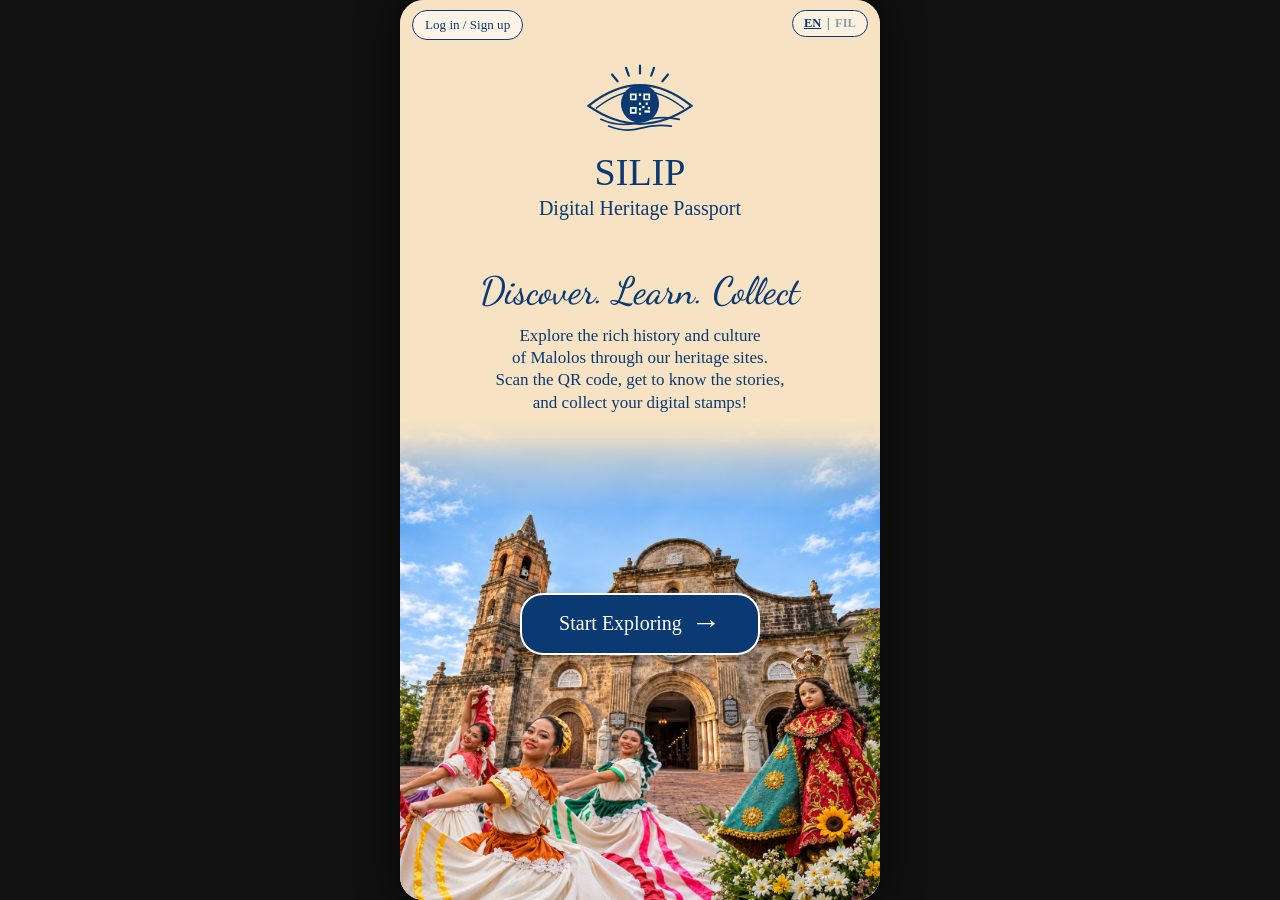
==== index.html @ 38a10897 "Add SILIP heritage passport app with email accounts and Vercel deployment" ====
<!doctype html>
<html lang="en">
<head>
<meta charset="utf-8">
<meta name="viewport" content="width=device-width, initial-scale=1, viewport-fit=cover">
<title>SILIP · Digital Heritage Passport</title>
<meta name="description" content="Explore the heritage sites of Malolos, scan QR codes and collect digital stamps.">
<meta name="theme-color" content="#0b3a73">
<link rel="manifest" href="manifest.json">
<link rel="icon" href="icons/icon.svg" type="image/svg+xml">
<link rel="apple-touch-icon" href="icons/icon-192.png">
<meta name="apple-mobile-web-app-capable" content="yes">
<meta name="mobile-web-app-capable" content="yes">
<meta name="apple-mobile-web-app-title" content="SILIP">
<meta property="og:title" content="SILIP · Digital Heritage Passport">
<meta property="og:description" content="Scan QR codes at the heritage sites of Malolos and collect digital stamps.">
<link rel="preconnect" href="https://fonts.googleapis.com">
<link rel="preconnect" href="https://fonts.gstatic.com" crossorigin>
<link href="https://fonts.googleapis.com/css2?family=Dancing+Script:wght@500;600&family=Great+Vibes&display=swap" rel="stylesheet">
<link rel="stylesheet" href="styles.css?v=12">
</head>
<body>

<svg width="0" height="0" style="position:absolute" aria-hidden="true">
  <symbol id="logo" viewBox="0 0 200 130">
    <g fill="none" stroke="currentColor" stroke-linecap="round" stroke-width="4">
      <path d="M8 72 Q100 -2 192 72 Q100 136 8 72Z"/>
      <path d="M22 76 Q100 14 178 76" stroke-width="2.5"/>
      <path d="M60 28 L50 16M80 18 L75 4M120 18 L125 4M140 28 L150 16M100 14 V0"/>
      <path d="M30 96 Q65 112 100 100 T170 96" stroke-width="3"/>
      <path d="M44 108 Q72 120 100 112 T156 108" stroke-width="3"/>
    </g>
    <circle cx="100" cy="68" r="34" fill="currentColor"/>
    <g fill="#fff">
      <path fill-rule="evenodd" d="M82 50h12v12H82zM85 53h6v6h-6zM106 50h12v12h-12zM109 53h6v6h-6zM82 74h12v12H82zM85 77h6v6h-6z"/>
      <rect x="98" y="66" width="4" height="4"/><rect x="104" y="72" width="4" height="4"/>
      <rect x="110" y="66" width="4" height="4"/><rect x="108" y="80" width="10" height="4"/>
      <rect x="98" y="76" width="4" height="4"/><rect x="98" y="84" width="4" height="4"/>
      <rect x="114" y="74" width="4" height="4"/><rect x="98" y="50" width="4" height="4"/>
    </g>
  </symbol>
</svg>

<main id="app">
  <button type="button" class="account-entry" id="accountBtn">Log in / Sign up</button>
  <button class="lang" id="langBtn" aria-label="Change language / Palitan ang wika"><b id="langEN">EN</b><span>|</span><b id="langFIL">FIL</b></button>

  <!-- 1. HOME -->
  <section class="screen" id="home" data-screen="home">
    <div class="home-top">
      <svg class="logo big"><use href="#logo"/></svg>
      <h1 class="brand">SILIP</h1>
      <p class="brand-sub">Digital Heritage Passport</p>
      <p class="script tagline" data-i18n="tagline"></p>
      <p class="lead" data-i18n="lead"></p>
    </div>
    <div class="hero" id="heroHome">
      <img class="hero-photo" src="assets/heritage-collage.png" alt="Photo collage of Barasoain Church, Malolos folk dancers, and a crowned religious statue" fetchpriority="high" decoding="async">
      <div class="hero-fade" aria-hidden="true"></div>
      <div class="cta-wrap">
        <button class="btn btn-outline" data-go="stamps"><span data-i18n="start"></span> <span class="arrow">→</span></button>
        <button class="btn-link" id="installBtn" hidden data-i18n="install"></button>
      </div>
    </div>
  </section>

  <!-- 2. STAMP COLLECTED -->
  <section class="screen" id="collected" data-screen="collected" hidden>
    <div class="confetti" id="confetti" aria-hidden="true"></div>
    <header class="center-head">
      <svg class="logo"><use href="#logo"/></svg>
      <h1 class="brand sm">SILIP</h1>
      <p class="brand-sub sm">Digital Heritage Passport</p>
    </header>
    <div class="collected-body">
      <h2 class="serif-title" id="colTitle"></h2>
      <p class="lead" id="colText"></p>
      <div class="stamp-big" id="colStamp"></div>
      <p class="story" id="colStory"></p>
      <button class="btn-link" id="saveStamp" data-i18n="saveStamp"></button>
    </div>
    <div class="foot">
      <button class="btn btn-solid" data-go="passport"><span data-i18n="viewPassport"></span> <span class="arrow">→</span></button>
    </div>
  </section>

  <!-- 3. PASSPORT -->
  <section class="screen" id="passport" data-screen="passport" hidden>
    <header class="bar">
      <svg class="logo small"><use href="#logo"/></svg>
      <div><div class="brand xs">SILIP</div><div class="brand-sub xs">Digital Heritage Passport</div></div>
    </header>
    <div class="pp-wrap">
      <h2 class="pp-title" data-i18n="ppTitle"></h2>
      <p class="pp-sub" data-i18n="ppSub"></p>
      <div class="passport-access is-locked" id="passportAccess">
      <div id="passportContent" inert aria-hidden="true">
      <div class="rank"><div class="rank-top"><b class="rank-name"></b><span class="rank-count"></span></div><div class="rank-track"><i class="rank-fill"></i></div></div>

      <div class="passport">
        <div class="pp-page top">
          <label class="photo" id="photoBox">
            <input type="file" accept="image/*" id="photoInput" hidden>
            <svg viewBox="0 0 100 110" id="photoDefault"><rect width="100" height="110" fill="#d8d9da"/><circle cx="50" cy="42" r="22" fill="#0b3a73"/><path d="M6 110 q0-38 44-38 q44 0 44 38z" fill="#0b3a73"/></svg>
            <img id="photoImg" alt="" hidden>
          </label>
          <div class="pp-fields">
            <input class="f-name" id="fName" maxlength="40" autocomplete="name" aria-label="Name">
            <div class="f-row"><b data-i18n="age"></b><input id="fAge" inputmode="numeric" maxlength="3" aria-label="Age"></div>
            <div class="f-row small"><b data-i18n="issued"></b><span id="fIssued"></span></div>
          </div>
          <div class="seal" id="seal" hidden><svg viewBox="0 0 100 100"><circle cx="50" cy="50" r="46" fill="#e6a817" stroke="#b9800b" stroke-width="3"/><circle cx="50" cy="50" r="38" fill="none" stroke="#fff" stroke-width="1.5" stroke-dasharray="3 3"/><text x="50" y="46" text-anchor="middle" font-size="26" fill="#fff">★</text><text x="50" y="64" text-anchor="middle" font-size="11" font-weight="700" fill="#fff" font-family="Georgia,serif">COMPLETE</text></svg></div>
          <pre class="mrz" id="mrz"></pre>
        </div>
        <div class="pp-page bottom">
          <div class="pp-stamps" id="ppStamps"></div>
        </div>
      </div>
      <button class="btn-link" id="savePassport" data-i18n="savePassport"></button>
      <p class="sync" id="syncStatus" hidden></p>
      <button class="btn-link sync-btn" id="syncBtn" data-i18n="syncBtn" hidden></button>
      </div>
      <div class="passport-lock" id="passportLock">
        <div class="passport-lock-card">
          <svg class="passport-lock-icon" viewBox="0 0 64 72" aria-hidden="true"><path d="M16 30V20a16 16 0 0 1 32 0v10" fill="none" stroke="currentColor" stroke-width="6"/><rect x="7" y="29" width="50" height="39" rx="9" fill="currentColor"/><circle cx="32" cy="45" r="5" fill="#fdf4e6"/><path d="M32 47v9" stroke="#fdf4e6" stroke-width="5" stroke-linecap="round"/></svg>
          <h3 data-i18n="passportLocked">Unlock your heritage passport</h3>
          <p data-i18n="passportUnlockText">Create an account to fully unlock your passport and sync your name and collected stamps.</p>
          <button type="button" class="btn passport-unlock" id="passportCreate" data-i18n="passportCreate">Create an account to unlock</button>
          <button type="button" class="btn-link" id="passportLogin" data-i18n="passportLogin">Already have an account? Log in</button>
        </div>
      </div>
      </div>
    </div>
    <div class="foot">
      <button class="btn btn-solid" data-go="stamps"><span data-i18n="viewStamps"></span> <span class="arrow">→</span></button>
    </div>
  </section>

  <!-- 4. STAMPS TO BE COLLECTED -->
  <section class="screen" id="stamps" data-screen="stamps" hidden>
    <header class="bar">
      <svg class="logo small"><use href="#logo"/></svg>
      <div><div class="brand xs">SILIP</div><div class="brand-sub xs">Digital Heritage Passport</div></div>
    </header>
    <div class="stamps-body">
      <h2 class="section-title"><span data-i18n="stampsTitle" class="st"></span> <span id="progress"></span></h2>
      <div class="rank"><div class="rank-top"><b class="rank-name"></b><span class="rank-count"></span></div><div class="rank-track"><i class="rank-fill"></i></div></div>
      <div class="stamp-wrap"><div class="stamp-sheet"><div class="stamp-grid" id="stampGrid"></div></div></div>
      <p class="caption" data-i18n="caption"></p>
      <p class="stamp-help" data-i18n="stampHelp"></p>
      <button class="btn btn-scan" id="scanBtn">📷 <span data-i18n="scan"></span></button>
      <button class="btn-link" data-go="passport" data-i18n="viewPassportLink"></button>
    </div>
    <div class="foot">
      <button class="btn btn-solid" data-go="thanks"><span data-i18n="next"></span> <span class="arrow">→</span></button>
    </div>
  </section>

  <!-- 5. THANK YOU -->
  <section class="screen" id="thanks" data-screen="thanks" hidden>
    <div class="thanks-bg" id="thanksBg"></div>
    <div class="thanks-inner">
      <svg class="logo big light"><use href="#logo"/></svg>
      <h1 class="brand light">SILIP</h1>
      <p class="brand-sub light">Digital Heritage Passport</p>
      <p class="script thank" data-i18n="thank"></p>
      <p class="thanks-text" data-i18n="thanksText"></p>
      <button class="btn btn-solid outlined" data-go="home"><span data-i18n="again"></span> <span class="arrow">→</span></button>
      <p class="mini" data-i18n="mini"></p>
      <button class="btn-link reset" id="resetBtn" data-i18n="reset"></button>
    </div>
  </section>
</main>

<dialog id="accountDialog" aria-labelledby="accountTitle">
  <button type="button" class="account-close" id="accountClose" aria-label="Close account">×</button>
  <h2 id="accountTitle">Your SILIP account</h2>
  <p class="account-intro">Keep your profile and heritage passport with you.</p>
  <p id="accountUnavailable" class="account-notice" hidden>Email sign-in is not connected yet. You can continue exploring as a guest.</p>
  <div id="accountAuth">
    <div class="account-tabs" role="group" aria-label="Account options">
      <button type="button" id="accountLoginTab" aria-pressed="true">Log in</button>
      <button type="button" id="accountCreateTab" aria-pressed="false">Create account</button>
    </div>
    <form id="accountEmailForm">
      <fieldset id="accountIdentityFields" class="account-fields" hidden>
        <label for="accountName">Full name</label>
        <input id="accountName" autocomplete="name" maxlength="100">
        <label for="accountAge">Age <span>(optional)</span></label>
        <input id="accountAge" type="number" min="1" max="120" inputmode="numeric">
      </fieldset>
      <label for="accountEmail">Email address (Gmail)</label>
      <input id="accountEmail" type="email" autocomplete="email" inputmode="email" placeholder="yourname@gmail.com" maxlength="254" required>
      <p class="account-help">Use your Gmail address or another email address you can access.</p>
      <p class="account-help" id="accountPrivacy" hidden>After verification, your name, age, passport photo, and stamps will be saved to your account. Your email address is used for sign-in.</p>
      <button class="btn account-primary" id="accountSend" type="submit">Send email code</button>
      <p class="account-help">No password needed. We’ll text you a one-time verification code.</p>
    </form>
    <form id="accountCodeForm" hidden>
      <p id="accountCodeSent"></p>
      <label for="accountCode">Verification code</label>
      <input id="accountCode" type="text" inputmode="numeric" autocomplete="one-time-code" pattern="[0-9]{6,10}" minlength="6" maxlength="10" required>
      <button class="btn account-primary" id="accountVerify" type="submit">Verify and continue</button>
      <div class="account-code-actions">
        <button class="btn-link" id="accountResend" type="button">Resend code</button>
        <button class="btn-link" id="accountChangeEmail" type="button">Change email</button>
      </div>
    </form>
  </div>
  <form id="accountProfileForm" hidden>
    <p class="account-verified" id="accountVerified"></p>
    <label for="profileName">Full name</label>
    <input id="profileName" autocomplete="name" maxlength="100" required>
    <label for="profileAge">Age <span>(optional)</span></label>
    <input id="profileAge" type="number" min="1" max="120" inputmode="numeric">
    <p class="account-help">You can change your passport photo in My Heritage Passport.</p>
    <button class="btn account-primary" id="accountSaveProfile" type="submit">Save details</button>
    <button class="btn-link" id="accountSignOut" type="button">Log out</button>
  </form>
  <p id="accountMessage" role="status" aria-live="polite"></p>
</dialog>

<dialog id="siteDialog">
  <form method="dialog">
    <div class="dlg-stamp" id="dlgStamp"></div>
    <h3 id="dlgTitle"></h3>
    <p id="dlgStory"></p>
    <p class="dlg-hint" id="dlgHint"></p>
    <div class="site-location">
      <h4 id="dlgLocationLabel"></h4>
      <p id="dlgLocation"></p>
      <iframe id="dlgMapFrame" class="site-map" title="Heritage site location" loading="lazy" referrerpolicy="no-referrer-when-downgrade" allowfullscreen></iframe>
    </div>
    <a class="dlg-map" id="dlgMap" target="_blank" rel="noopener"></a>
    <a class="dlg-map" id="dlgDirections" target="_blank" rel="noopener"></a>
    <div class="dlg-actions">
      <button class="btn btn-solid sm" id="dlgDemo" value="demo" hidden></button>
      <button class="btn btn-ghost sm" value="close" id="dlgClose"></button>
    </div>
  </form>
</dialog>

<dialog id="syncDialog">
  <form method="dialog" onsubmit="return false">
    <h3 data-i18n="syncTitle"></h3>
    <p data-i18n="syncText"></p>
    <input id="syncEmail" type="email" inputmode="email" autocomplete="email" placeholder="you@example.com" aria-label="Email">
    <p class="dlg-hint" id="syncMsg" role="status"></p>
    <div class="dlg-actions">
      <button type="button" class="btn btn-solid sm" id="syncSave" data-i18n="syncSave"></button>
      <button type="button" class="btn btn-ghost sm" id="syncRestore" data-i18n="syncRestore"></button>
      <button type="button" class="btn-link" id="syncClose" data-i18n="close"></button>
    </div>
  </form>
</dialog>

<div id="scanner" hidden>
  <video id="scanVideo" playsinline muted></video>
  <div class="scan-frame"><i class="scan-line"></i></div>
  <p id="scanMsg"></p>
  <button class="btn btn-ghost" id="scanClose"></button>
</div>
<canvas id="scanCanvas" hidden></canvas>

<div id="toast" role="status" aria-live="polite"></div>

<script src="config.js?v=12"></script>
<script src="vendor/supabase.js"></script>
<script src="cloud.js?v=12"></script>
<script src="vendor/jsQR.js"></script>
<script src="app.js?v=12"></script>
<script src="account.js?v=12"></script>
</body>
</html>
---- styles.css ----
:root{
  --navy:#0b3a73; --navy-2:#1c3f8f; --sand:#f7e3c4; --cream:#fdf4e6; --ink:#12305a;
  --serif:"Times New Roman",Times,"Liberation Serif",serif;
}
*{box-sizing:border-box;-webkit-tap-highlight-color:transparent}
html,body{margin:0;height:100%;background:#111;color:var(--navy);font-family:var(--serif)}
body{display:flex;justify-content:center}
button{font-family:inherit;cursor:pointer}
[hidden]{display:none!important}

#app{position:relative;width:100%;max-width:480px;height:100dvh;background:var(--sand);overflow:hidden;box-shadow:0 0 40px #000a}
.screen{position:absolute;inset:0;display:flex;flex-direction:column;overflow-y:auto;overflow-x:hidden;animation:fade .35s ease;padding-bottom:env(safe-area-inset-bottom)}
@keyframes fade{from{opacity:0;transform:translateY(8px)}to{opacity:1;transform:none}}

/* brand */
.logo{width:150px;height:98px;color:var(--navy);display:block}
.logo.big{width:170px;height:111px}
.logo.small{width:74px;height:48px}
.logo.light{color:#fff}
.brand{margin:0;font-size:2.4rem;font-weight:400;letter-spacing:.04em;line-height:1}
.brand.sm{font-size:1.9rem}.brand.xs{font-size:1.6rem;letter-spacing:.03em}
.brand-sub{margin:.1rem 0 0;font-size:1.15rem}
.brand-sub.sm{font-size:.95rem}.brand-sub.xs{font-size:.95rem}
.brand.light,.brand-sub.light{color:#fff}
.lead{font-size:1.02rem;line-height:1.55;margin:.4rem 1.5rem}
.script{font-family:"Dancing Script","Brush Script MT",cursive;font-weight:600}
.arrow{margin-left:.3rem}

/* buttons */
.btn{border:0;border-radius:18px;font-size:1.2rem;padding:.95rem 2.1rem;color:#fff;background:var(--navy)}
.btn:active{transform:scale(.97)}
.btn-solid{box-shadow:0 18px 30px -6px rgba(11,58,115,.45)}
.btn-solid.outlined,.btn-outline{border:2px solid #fff;border-radius:22px}
.btn-outline{background:var(--navy);padding:1.05rem 2.4rem;font-size:1.25rem}
.btn-scan{background:transparent;color:var(--navy);border:2px solid var(--navy);font-size:1rem;padding:.7rem 1.4rem;border-radius:999px}
.btn-ghost{background:transparent;color:var(--navy);border:2px solid var(--navy)}
.btn.sm{font-size:.95rem;padding:.6rem 1.1rem;border-radius:12px}
.btn-link{background:none;border:0;color:inherit;font-style:italic;font-size:.85rem;text-decoration:underline;font-weight:700;padding:.4rem}
.foot{margin-top:auto;padding:1.2rem 0 2.2rem;display:flex;justify-content:center;flex-shrink:0}

/* HOME */
#home{background:var(--sand);isolation:isolate}
.home-top{position:relative;z-index:1;text-align:center;padding:clamp(24px,3.5dvh,32px) 16px 0;display:flex;flex-direction:column;align-items:center;flex-shrink:0;pointer-events:none}
.home-top .logo.big{width:112px;height:100px}
.home-top .brand{font-size:38px;letter-spacing:0;line-height:1.1}
.home-top .brand-sub{font-size:20px;margin:2px 0 0;line-height:1.2}
.tagline{font-size:clamp(29px,7.8vw,38px);line-height:1.25;margin:48px 0 10px;color:var(--navy);font-weight:500}
.home-top .lead{font-size:17px;line-height:1.3;margin:0;max-width:100%;text-wrap:pretty}
html[lang="fil"] .tagline{font-size:clamp(24px,6.6vw,32px);margin-top:38px}
.hero{position:relative;flex:0 0 auto;width:100%;margin-top:auto;background:var(--sand);z-index:0}
.hero-photo{display:block;width:100%;height:auto}
.hero-fade{position:absolute;inset:-1px 0 auto;height:90px;background:linear-gradient(var(--sand) 0%,#f7e3c4e6 20%,#f7e3c470 55%,transparent 100%);pointer-events:none}
.cta-wrap{position:absolute;z-index:2;left:16px;right:16px;top:36%;display:flex;flex-direction:column;align-items:center;gap:.5rem}
.cta-wrap .btn-outline{min-width:240px;min-height:62px;padding:14px 28px;border-radius:23px;box-shadow:0 5px 12px #0004;font-size:20px}
.cta-wrap .arrow{display:inline-block;font-size:30px;line-height:0;vertical-align:-2px;margin-left:4px}
#installBtn{color:#fff;text-shadow:0 1px 4px #0008;font-style:normal}
@media (max-height:700px){
  .home-top{padding-top:20px}
  .home-top .logo.big{width:98px;height:82px}
  .home-top .brand{font-size:34px}
  .home-top .brand-sub{font-size:18px}
  .tagline{margin-top:28px;margin-bottom:8px;font-size:30px}
  .home-top .lead{font-size:15px}
  html[lang="fil"] .tagline{font-size:26px;margin-top:24px}
}
@media (max-width:360px){
  .home-top .lead{font-size:14px}
  html[lang="fil"] .tagline{font-size:24px}
}
@media (max-height:540px){
  #home{display:block}
  .home-top{min-height:290px}
  .hero{margin-top:0}
}

/* header bar */
.bar{display:flex;align-items:center;gap:.9rem;padding:1rem 1.2rem;background:var(--cream);flex-shrink:0}
.center-head{display:flex;flex-direction:column;align-items:center;padding:1.4rem 0 .2rem;flex-shrink:0}
.center-head .logo{width:110px;height:72px}

/* COLLECTED */
.collected-body{text-align:center;padding:1.4rem 1rem 0;display:flex;flex-direction:column;align-items:center;position:relative;z-index:1}
.serif-title{font-size:2.1rem;font-weight:400;margin:.8rem 0 .5rem}
.stamp-big{width:min(86%,360px);margin:1.2rem 0 .6rem;animation:stampin .7s cubic-bezier(.2,1.4,.4,1)}
@keyframes stampin{from{transform:scale(1.6) rotate(-8deg);opacity:0}to{transform:none;opacity:1}}
.stamp-big svg,.dlg-stamp svg,.pp-stamps svg{width:100%;height:auto;display:block}
.stamp-image{display:block;width:100%;height:auto;object-fit:contain}
.story{font-size:.95rem;line-height:1.5;margin:.2rem 1.4rem .4rem;font-style:italic;opacity:.9}
.confetti{position:absolute;inset:0;pointer-events:none;overflow:hidden;z-index:0}
.confetti i{position:absolute;top:-20px;width:9px;height:15px;background:#e6a817;opacity:.9;animation:fall linear forwards}
@keyframes fall{to{transform:translateY(110vh) rotate(720deg)}}

/* PASSPORT */
.pp-wrap{padding:1.4rem 1.2rem 0;text-align:center;flex-shrink:0}
.pp-title{margin:0;text-align:left;font-size:1.25rem;font-weight:700}
.pp-sub{margin:0 0 1rem;text-align:left;font-size:.9rem}
.passport-access{position:relative}
.passport-access.is-locked #passportContent{filter:blur(7px);pointer-events:none;user-select:none;opacity:.55}
.passport-lock{position:absolute;inset:0;z-index:2;display:flex;align-items:center;justify-content:center;padding:12px;background:#f7e3c438}
.passport-lock-card{width:100%;max-width:330px;padding:24px 16px;background:#fdf4e6f5;border:1px solid #0b3a732e;border-radius:20px;box-shadow:0 10px 35px #12305a26;text-align:center}
.passport-lock-icon{display:block;width:50px;height:58px;margin:0 auto 16px;color:var(--navy)}
.passport-lock-card h3{font-size:1.3rem;margin:0 0 10px;font-weight:400}
.passport-lock-card p{font-size:.95rem;line-height:1.5;margin:0 0 18px}
.passport-unlock{width:100%;border-radius:13px;font-size:1rem;padding:13px 10px}
.passport-lock-card .btn-link{display:block;margin:12px auto 0;font-weight:400;font-style:normal;line-height:1.4}
.passport-unlock:focus-visible{outline:3px solid #e6a817;outline-offset:3px}
.passport{border-radius:14px;overflow:hidden;border:2.5px solid #2d3561;background:#fff;box-shadow:0 10px 24px -8px #0004;text-align:left}
.pp-page{position:relative;padding:1rem;min-height:210px;
  background:repeating-linear-gradient(45deg,#efd9d6 0 2px,#f6e8e5 2px 6px),#f3e2df;background-blend-mode:multiply;color:#111}
.pp-page.top{border-bottom:2px solid #2d3561}
.pp-page.bottom{min-height:250px;background:repeating-linear-gradient(-45deg,#eddcdc 0 2px,#f7eeee 2px 6px)}
.pp-page.top{display:grid;grid-template-columns:34% 1fr;gap:.9rem;font-family:Arial,Helvetica,sans-serif}
.photo{display:block;aspect-ratio:100/110;border-radius:4px;overflow:hidden;cursor:pointer;background:#d8d9da}
.photo svg,.photo img{width:100%;height:100%;object-fit:cover;display:block}
.pp-fields{display:flex;flex-direction:column;justify-content:flex-end;gap:.45rem}
.pp-fields input{border:0;border-bottom:1.5px solid #111;background:transparent;font:inherit;color:#111;padding:.15rem 0;outline:none;border-radius:0}
.f-name{text-align:center;font-weight:700;font-size:.95rem;text-transform:uppercase}
.f-name::placeholder{color:#111;opacity:1}
.f-row{display:flex;gap:.4rem;align-items:baseline;font-size:.82rem}
.f-row input{width:3.2rem}.f-row.small{font-size:.68rem}
.f-row span{font-weight:700;text-decoration:underline;font-family:var(--serif)}
.mrz{grid-column:1/-1;margin:.8rem 0 0;font:10px/1.5 "Courier New",monospace;letter-spacing:-.2px;white-space:pre;overflow:hidden;color:#222}
.pp-stamps{display:grid;grid-template-columns:1fr 1fr;gap:.4rem}
.pp-stamps .slot{transform:rotate(var(--r,0deg));aspect-ratio:3/2}
.pp-stamps button.slot{display:block;width:100%;padding:0;border:0;background:transparent}
.pp-stamps button.slot:focus-visible{outline:3px solid #e6a817;outline-offset:3px;border-radius:8px}
.pp-stamps .slot.empty{border:1.5px dashed #b99;border-radius:10px;opacity:.5}
.pp-wrap .btn-link{margin:.9rem 0 0}

/* STAMPS */
.stamps-body{padding:2rem 1.2rem 0;text-align:center;flex-shrink:0}
.section-title{font-size:1.25rem;font-weight:700;text-align:left;margin:0 0 .9rem}
.section-title span{font-size:.85rem;font-weight:400;opacity:.7;margin-left:.3rem}
.stamp-sheet{padding:18px;background:#f2f0ee;
  -webkit-mask:
    radial-gradient(circle 7px at 7px 0,#0000 97%,#000) 0 0/14px 14px repeat-x,
    radial-gradient(circle 7px at 7px 14px,#0000 97%,#000) 0 100%/14px 14px repeat-x,
    radial-gradient(circle 7px at 0 7px,#0000 97%,#000) 0 0/14px 14px repeat-y,
    radial-gradient(circle 7px at 14px 7px,#0000 97%,#000) 100% 0/14px 14px repeat-y,
    linear-gradient(#000 0 0) 7px 7px/calc(100% - 14px) calc(100% - 14px) no-repeat;
  mask:
    radial-gradient(circle 7px at 7px 0,#0000 97%,#000) 0 0/14px 14px repeat-x,
    radial-gradient(circle 7px at 7px 14px,#0000 97%,#000) 0 100%/14px 14px repeat-x,
    radial-gradient(circle 7px at 0 7px,#0000 97%,#000) 0 0/14px 14px repeat-y,
    radial-gradient(circle 7px at 14px 7px,#0000 97%,#000) 100% 0/14px 14px repeat-y,
    linear-gradient(#000 0 0) 7px 7px/calc(100% - 14px) calc(100% - 14px) no-repeat}
.stamp-wrap{filter:drop-shadow(5px 6px 5px #0006);margin-bottom:1rem}
.stamp-grid{display:grid;grid-template-columns:minmax(0,1fr) minmax(0,1fr);gap:1.1rem 1.5rem;padding:1.3rem .6rem}
.stamp-cell{background:none;border:0;padding:0;position:relative;display:flex;flex-direction:column;align-items:center;gap:.2rem;color:inherit}
.stamp-cell svg{width:100%;height:auto;display:block}
.stamp-cell.locked .stamp-image{filter:grayscale(1);opacity:1}
.stamp-cell:hover .stamp-image{filter:drop-shadow(0 2px 2px #0b3a7333)}
.stamp-cell .stamp-image{transition:transform .15s}
.stamp-cell:hover .stamp-image{transform:translateY(-2px)}
.stamp-help{font-size:.85rem;line-height:1.4;margin:0 0 1rem}
.stamp-cell .lock{font-size:.95rem;line-height:1}
.stamp-cell .lock svg{width:13px;height:16px;color:#111;transform:none;filter:none}
.caption{font-style:italic;font-size:.88rem;line-height:1.5;margin:1.4rem 0 1rem;color:#111}
.stamps-body .btn-link{display:block;margin:.8rem auto 0}

/* THANKS */
#thanks{color:#fff}
.thanks-bg{position:absolute;inset:0;background:url(assets/thanks.jpg) center/cover,linear-gradient(#f3b79a,#c58a77 45%,#6e5648);}
.thanks-bg::after{content:"";position:absolute;inset:0;background:linear-gradient(#0000 20%,#0007 75%)}
.thanks-inner{position:relative;z-index:1;display:flex;flex-direction:column;align-items:center;text-align:center;padding:2rem 1.3rem 2.4rem;min-height:100%}
.thank{font-family:"Great Vibes","Dancing Script",cursive;font-size:4.4rem;margin:2rem 0 .8rem;font-weight:400;text-shadow:0 2px 10px #0006}
.thanks-text{font-size:.98rem;line-height:1.55;margin:0 .6rem 1.8rem;text-shadow:0 1px 6px #0009}
.mini{font-size:.85rem;margin:.5rem 0 0}

/* dialog */
dialog{border:0;border-radius:20px;background:var(--cream);color:var(--navy);width:min(92vw,420px);max-height:90dvh;overflow-y:auto;padding:1.4rem;font-family:var(--serif)}
.site-location{margin-top:1rem}
.site-location h4{margin:0 0 .25rem;font-size:1rem}
.site-location p{font-size:.85rem;margin-bottom:.6rem}
.site-map{display:block;width:100%;height:210px;border:1px solid #0b3a7333;border-radius:12px;background:var(--sand)}
dialog::backdrop{background:#000a}
.dlg-stamp{width:70%;margin:0 auto .6rem}
dialog h3{margin:.3rem 0;text-align:center;font-size:1.3rem}
dialog p{line-height:1.5;font-size:.95rem;margin:.4rem 0}
.dlg-hint{font-style:italic;opacity:.75;text-align:center}
.dlg-actions{display:flex;gap:.6rem;justify-content:center;margin-top:1rem;flex-wrap:wrap}

/* scanner */
#scanner{position:fixed;inset:0;z-index:50;background:#000;display:flex;flex-direction:column;align-items:center;justify-content:center;gap:1rem;color:#fff;padding:1rem}
#scanner video{position:absolute;inset:0;width:100%;height:100%;object-fit:cover}
.scan-frame{position:relative;width:min(70vw,280px);aspect-ratio:1;border:3px solid #fff;border-radius:20px;box-shadow:0 0 0 100vmax #0009}
#scanMsg,#scanner .btn{position:relative;text-align:center;z-index:2}
#scanner .btn-ghost{color:#fff;border-color:#fff}

#toast{position:fixed;left:50%;bottom:90px;transform:translate(-50%,20px);background:var(--navy);color:#fff;padding:.7rem 1.2rem;border-radius:999px;font-size:.95rem;opacity:0;pointer-events:none;transition:.3s;z-index:60;max-width:90vw;text-align:center}
#toast.show{opacity:1;transform:translate(-50%,0)}

@media (min-width:520px){#app{height:min(100dvh,900px);margin:auto;border-radius:24px}body{align-items:center}}
@media (prefers-reduced-motion:reduce){*{animation:none!important;transition:none!important}}

/* ---------- v2 additions ---------- */
.lang{position:absolute;top:10px;right:12px;z-index:20;display:flex;gap:.35rem;align-items:center;padding:.3rem .7rem;border-radius:999px;border:1.5px solid var(--navy);background:#fdf4e6cc;color:var(--navy);font-size:.78rem;backdrop-filter:blur(4px)}
.lang b{opacity:.45;font-weight:700}.lang b.on{opacity:1;text-decoration:underline}
.cloud{position:absolute;top:12%;width:120px;height:34px;border-radius:40px;background:#fff;opacity:.55;filter:blur(6px);animation:drift 38s linear infinite}
.cloud.c2{top:26%;width:90px;animation-duration:52s;animation-delay:-20s;opacity:.4}
@keyframes drift{from{transform:translateX(-160px)}to{transform:translateX(560px)}}
.rank{margin:0 0 1rem;text-align:left}
.rank-top{display:flex;justify-content:space-between;align-items:baseline;font-size:.9rem;margin-bottom:.3rem}
.rank-name{font-size:.98rem}
.rank-count{opacity:.75;font-size:.82rem}
.rank-track{height:9px;border-radius:99px;background:#0b3a7326;overflow:hidden}
.rank-fill{display:block;height:100%;width:0;border-radius:99px;background:linear-gradient(90deg,#0b3a73,#e6a817);transition:width .7s cubic-bezier(.2,.9,.3,1)}
.seal{position:absolute;top:8px;right:8px;width:78px;height:78px;transform:rotate(12deg);animation:sealin .6s cubic-bezier(.2,1.5,.4,1);filter:drop-shadow(0 3px 4px #0004)}
.seal svg{width:100%;height:100%}
@keyframes sealin{from{transform:scale(2) rotate(-30deg);opacity:0}to{transform:rotate(12deg);opacity:1}}
.pp-stamps .slot.got{animation:stampin .6s cubic-bezier(.2,1.4,.4,1) backwards}
.stamp-cell{transition:transform .15s}.stamp-cell:active{transform:scale(.96)}
.dlg-map{display:block;text-align:center;color:var(--navy);font-weight:700;margin:.6rem 0 0}
.scan-line{position:absolute;left:8%;right:8%;height:3px;border-radius:2px;background:#e6a817;box-shadow:0 0 12px #e6a817;animation:scan 2s ease-in-out infinite alternate}
@keyframes scan{from{top:10%}to{top:90%}}
.reset{color:#fff;margin-top:1rem;opacity:.75;font-style:normal;font-weight:400;font-size:.78rem}
.thanks-inner .btn-link{color:#fff}
.stamps-body .section-title .st{font-size:1.25rem;font-weight:700;margin:0;opacity:1}
.btn:focus-visible,.btn-link:focus-visible,.stamp-cell:focus-visible,.lang:focus-visible{outline:3px solid #e6a817;outline-offset:3px}

/* ---------- cloud sync ---------- */
.account-entry{position:absolute;top:10px;left:12px;z-index:20;border:1px solid var(--navy);border-radius:999px;background:var(--cream);color:var(--navy);padding:5px 12px;font-size:.82rem;min-height:30px}
#home .home-top{padding-top:52px}
.bar{padding-top:52px}
.center-head{padding-top:52px}
#accountDialog h2{font-size:1.6rem;font-weight:400;margin:.2rem 1.3rem .5rem 0}
.account-close{position:absolute;right:12px;top:10px;background:transparent;border:0;color:var(--navy);font-size:28px;width:36px;height:36px}
.account-intro{font-size:.95rem}
.account-tabs{display:flex;gap:8px;margin:20px 0}
.account-tabs button{flex:1;border:1px solid var(--navy);border-radius:10px;background:transparent;color:var(--navy);padding:10px;font-size:1rem}
.account-tabs button[aria-pressed="true"]{background:var(--navy);color:white}
#accountDialog label{display:block;margin:12px 0 5px;font-size:.95rem;font-weight:bold}
#accountDialog label span{font-weight:normal;font-size:.8rem}
#accountDialog input{display:block;width:100%;min-height:44px;padding:10px;border:1px solid #0b3a7355;border-radius:9px;font:16px var(--serif);background:white;color:var(--ink)}
.account-fields{padding:0;margin:0;border:0;min-width:0}
#accountDialog .account-help{font-size:.8rem;line-height:1.5;opacity:.85;margin:8px 0 14px}
.account-primary{width:100%;margin-top:10px;font-size:1rem;border-radius:12px;padding:13px}
.account-code-actions{display:flex;justify-content:space-between;gap:8px;margin-top:12px}
.account-notice{background:var(--sand);padding:12px;border-radius:10px}
.account-verified{font-size:.9rem;color:#216142}
#accountMessage{min-height:1.5em;font-size:.9rem;line-height:1.5}
#accountMessage.error{color:#9b2929}
#accountDialog button:disabled{opacity:.5;cursor:wait}
#accountCode{font-size:24px;letter-spacing:.2em;text-align:center}
.account-entry:focus-visible,#accountDialog button:focus-visible,#accountDialog input:focus-visible{outline:3px solid #e6a817;outline-offset:3px}
.sync{margin:.7rem 0 0;font-size:.8rem;opacity:.8;text-align:center}
.sync-btn{display:block;margin:.1rem auto 0}
#syncDialog input{width:100%;padding:.7rem .8rem;border:2px solid var(--navy);border-radius:10px;font:inherit;background:#fff;color:var(--navy);margin-top:.4rem}
#syncDialog .dlg-hint{min-height:1.2rem}
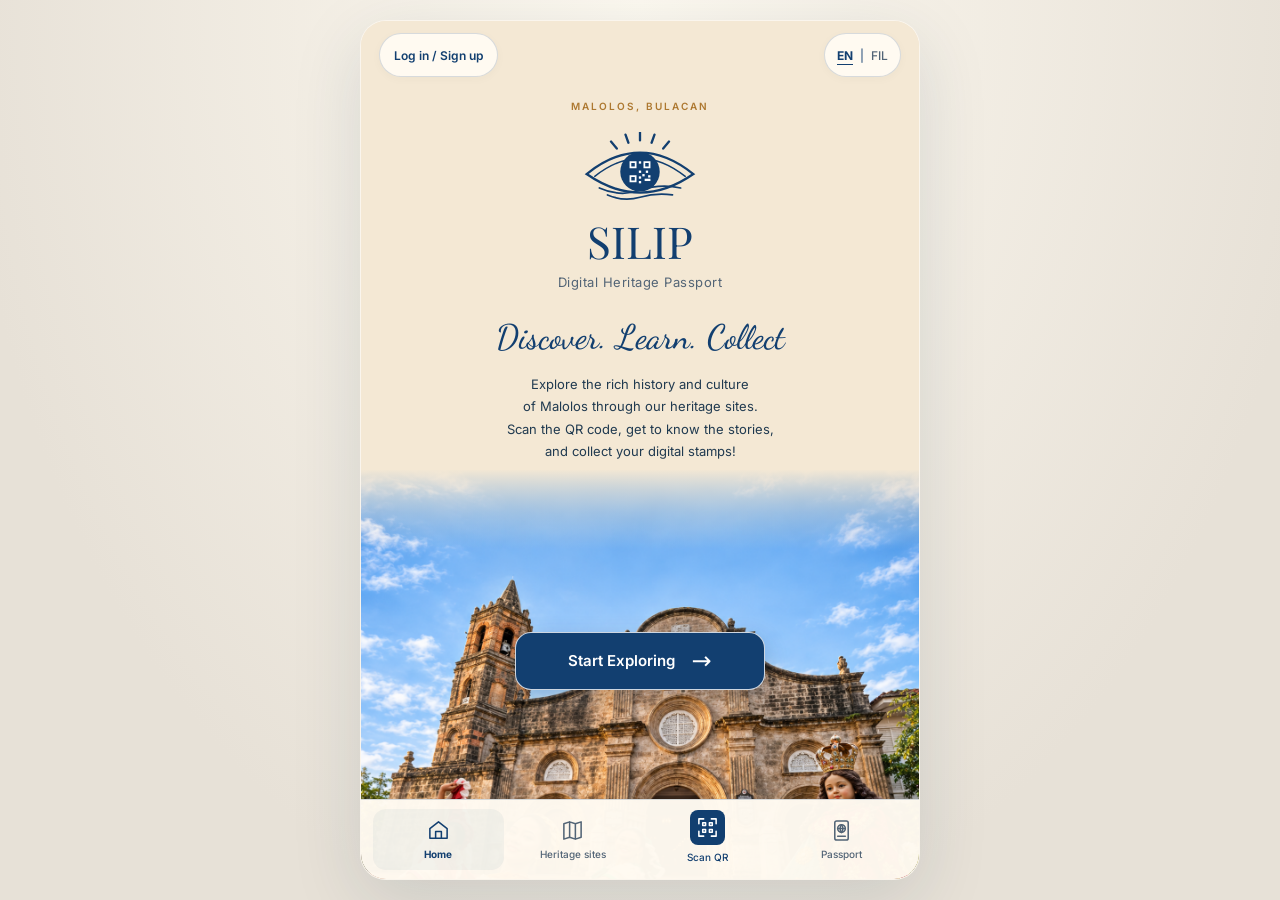
==== commit cc0c164b: "Polish heritage UI with bottom navigation and offline typography" ====
--- a/index.html
+++ b/index.html
@@ -14,10 +14,9 @@
 <meta name="apple-mobile-web-app-title" content="SILIP">
 <meta property="og:title" content="SILIP · Digital Heritage Passport">
 <meta property="og:description" content="Scan QR codes at the heritage sites of Malolos and collect digital stamps.">
-<link rel="preconnect" href="https://fonts.googleapis.com">
-<link rel="preconnect" href="https://fonts.gstatic.com" crossorigin>
-<link href="https://fonts.googleapis.com/css2?family=Dancing+Script:wght@500;600&family=Great+Vibes&display=swap" rel="stylesheet">
-<link rel="stylesheet" href="styles.css?v=12">
+<link rel="preload" href="fonts/inter.woff2" as="font" type="font/woff2" crossorigin>
+<link rel="preload" href="fonts/playfair-display.woff2" as="font" type="font/woff2" crossorigin>
+<link rel="stylesheet" href="styles.css?v=17">
 </head>
 <body>
 
@@ -48,6 +47,7 @@
   <!-- 1. HOME -->
   <section class="screen" id="home" data-screen="home">
     <div class="home-top">
+      <p class="eyebrow" data-i18n="heritagePlace">MALOLOS, BULACAN</p>
       <svg class="logo big"><use href="#logo"/></svg>
       <h1 class="brand">SILIP</h1>
       <p class="brand-sub">Digital Heritage Passport</p>
@@ -99,7 +99,7 @@
 
       <div class="passport">
         <div class="pp-page top">
-          <label class="photo" id="photoBox">
+          <label class="photo" id="photoBox" tabindex="0" role="button" aria-label="Choose passport photo">
             <input type="file" accept="image/*" id="photoInput" hidden>
             <svg viewBox="0 0 100 110" id="photoDefault"><rect width="100" height="110" fill="#d8d9da"/><circle cx="50" cy="42" r="22" fill="#0b3a73"/><path d="M6 110 q0-38 44-38 q44 0 44 38z" fill="#0b3a73"/></svg>
             <img id="photoImg" alt="" hidden>
@@ -148,7 +148,7 @@
       <div class="stamp-wrap"><div class="stamp-sheet"><div class="stamp-grid" id="stampGrid"></div></div></div>
       <p class="caption" data-i18n="caption"></p>
       <p class="stamp-help" data-i18n="stampHelp"></p>
-      <button class="btn btn-scan" id="scanBtn">📷 <span data-i18n="scan"></span></button>
+      <button class="btn btn-scan" id="scanBtn"><svg viewBox="0 0 24 24" aria-hidden="true"><path d="M8 3H3v5m13-5h5v5M3 16v5h5m13-5v5h-5M7 7h3v3H7zm7 0h3v3h-3zM7 14h3v3H7zm7 0h3v3h-3z"/></svg><span data-i18n="scan"></span></button>
       <button class="btn-link" data-go="passport" data-i18n="viewPassportLink"></button>
     </div>
     <div class="foot">
@@ -170,6 +170,12 @@
       <button class="btn-link reset" id="resetBtn" data-i18n="reset"></button>
     </div>
   </section>
+  <nav class="bottom-nav" aria-label="Main navigation">
+    <button type="button" data-go="home"><svg viewBox="0 0 24 24" aria-hidden="true"><path d="m3 10 9-7 9 7v10H3zM9 20v-7h6v7"/></svg><span data-i18n="navHome">Home</span></button>
+    <button type="button" data-go="stamps"><svg viewBox="0 0 24 24" aria-hidden="true"><path d="m3 5 6-2 6 2 6-2v16l-6 2-6-2-6 2zm6-2v16m6-14v16"/></svg><span data-i18n="navSites">Heritage sites</span></button>
+    <button type="button" id="navScan"><svg viewBox="0 0 24 24" aria-hidden="true"><path d="M8 3H3v5m13-5h5v5M3 16v5h5m13-5v5h-5M7 7h3v3H7zm7 0h3v3h-3zM7 14h3v3H7zm7 0h3v3h-3z"/></svg><span data-i18n="navScan">Scan QR</span></button>
+    <button type="button" data-go="passport"><svg viewBox="0 0 24 24" aria-hidden="true"><rect x="5" y="2" width="14" height="20" rx="2"/><circle cx="12" cy="10" r="4"/><path d="M8 18h8m-8-8h8m-4-4c-2 2-2 6 0 8 2-2 2-6 0-8"/></svg><span data-i18n="navPassport">Passport</span></button>
+  </nav>
 </main>
 
 <dialog id="accountDialog" aria-labelledby="accountTitle">
@@ -189,39 +195,49 @@
         <label for="accountAge">Age <span>(optional)</span></label>
         <input id="accountAge" type="number" min="1" max="120" inputmode="numeric">
       </fieldset>
-      <label for="accountEmail">Email address (Gmail)</label>
+      <label for="accountEmail">Email address</label>
       <input id="accountEmail" type="email" autocomplete="email" inputmode="email" placeholder="yourname@gmail.com" maxlength="254" required>
       <p class="account-help">Use your Gmail address or another email address you can access.</p>
-      <p class="account-help" id="accountPrivacy" hidden>After verification, your name, age, passport photo, and stamps will be saved to your account. Your email address is used for sign-in.</p>
-      <button class="btn account-primary" id="accountSend" type="submit">Send email code</button>
-      <p class="account-help">No password needed. We’ll text you a one-time verification code.</p>
-    </form>
-    <form id="accountCodeForm" hidden>
-      <p id="accountCodeSent"></p>
-      <label for="accountCode">Verification code</label>
-      <input id="accountCode" type="text" inputmode="numeric" autocomplete="one-time-code" pattern="[0-9]{6,10}" minlength="6" maxlength="10" required>
-      <button class="btn account-primary" id="accountVerify" type="submit">Verify and continue</button>
-      <div class="account-code-actions">
-        <button class="btn-link" id="accountResend" type="button">Resend code</button>
-        <button class="btn-link" id="accountChangeEmail" type="button">Change email</button>
-      </div>
+      <fieldset id="accountPasswordFields" class="account-fields">
+        <label for="accountPassword">Password</label>
+        <input id="accountPassword" type="password" autocomplete="current-password" maxlength="128" required>
+        <div id="accountConfirmWrap" hidden>
+          <label for="accountConfirm">Confirm password</label>
+          <input id="accountConfirm" type="password" autocomplete="new-password" minlength="8" maxlength="128" disabled>
+          <p class="account-help">Use at least 8 characters.</p>
+        </div>
+      </fieldset>
+      <p class="account-help" id="accountPrivacy" hidden>Your name, age, passport photo, and stamps will be saved to your account. Your email address is used for sign-in.</p>
+      <button class="btn account-primary" id="accountSend" type="submit">Log in</button>
+      <p class="account-help" id="accountAuthHelp">Log in with your email and password.</p>
     </form>
   </div>
+  <form id="accountPasswordForm" hidden>
+    <h3>Set your password</h3>
+    <p class="account-help">Choose a new password for your account.</p>
+    <label for="accountNewPassword">New password</label>
+    <input id="accountNewPassword" type="password" autocomplete="new-password" minlength="8" maxlength="128" required>
+    <label for="accountNewConfirm">Confirm new password</label>
+    <input id="accountNewConfirm" type="password" autocomplete="new-password" minlength="8" maxlength="128" required>
+    <button class="btn account-primary" id="accountPasswordSave" type="submit">Save password</button>
+  </form>
   <form id="accountProfileForm" hidden>
-    <p class="account-verified" id="accountVerified"></p>
+    <p class="account-email" id="accountEmailLabel"></p>
     <label for="profileName">Full name</label>
     <input id="profileName" autocomplete="name" maxlength="100" required>
     <label for="profileAge">Age <span>(optional)</span></label>
     <input id="profileAge" type="number" min="1" max="120" inputmode="numeric">
     <p class="account-help">You can change your passport photo in My Heritage Passport.</p>
     <button class="btn account-primary" id="accountSaveProfile" type="submit">Save details</button>
+    <button class="btn-link" id="accountSetPassword" type="button">Set or change password</button>
     <button class="btn-link" id="accountSignOut" type="button">Log out</button>
   </form>
   <p id="accountMessage" role="status" aria-live="polite"></p>
 </dialog>
 
-<dialog id="siteDialog">
+<dialog id="siteDialog" aria-labelledby="dlgTitle">
   <form method="dialog">
+    <button type="submit" class="site-close" value="close" aria-label="Close heritage site">×</button>
     <div class="dlg-stamp" id="dlgStamp"></div>
     <h3 id="dlgTitle"></h3>
     <p id="dlgStory"></p>
@@ -240,19 +256,6 @@
   </form>
 </dialog>
 
-<dialog id="syncDialog">
-  <form method="dialog" onsubmit="return false">
-    <h3 data-i18n="syncTitle"></h3>
-    <p data-i18n="syncText"></p>
-    <input id="syncEmail" type="email" inputmode="email" autocomplete="email" placeholder="you@example.com" aria-label="Email">
-    <p class="dlg-hint" id="syncMsg" role="status"></p>
-    <div class="dlg-actions">
-      <button type="button" class="btn btn-solid sm" id="syncSave" data-i18n="syncSave"></button>
-      <button type="button" class="btn btn-ghost sm" id="syncRestore" data-i18n="syncRestore"></button>
-      <button type="button" class="btn-link" id="syncClose" data-i18n="close"></button>
-    </div>
-  </form>
-</dialog>
 
 <div id="scanner" hidden>
   <video id="scanVideo" playsinline muted></video>
@@ -264,11 +267,11 @@
 
 <div id="toast" role="status" aria-live="polite"></div>
 
-<script src="config.js?v=12"></script>
+<script src="config.js?v=17"></script>
 <script src="vendor/supabase.js"></script>
-<script src="cloud.js?v=12"></script>
+<script src="cloud.js?v=17"></script>
 <script src="vendor/jsQR.js"></script>
-<script src="app.js?v=12"></script>
-<script src="account.js?v=12"></script>
+<script src="app.js?v=17"></script>
+<script src="account.js?v=17"></script>
 </body>
 </html>
--- a/styles.css
+++ b/styles.css
@@ -1,3 +1,35 @@
+@font-face {
+  font-family: 'Dancing Script';
+  font-style: normal;
+  font-weight: 500 600;
+  font-display: swap;
+  src: url(fonts/dancing-script.woff2) format('woff2');
+  unicode-range: U+0000-00FF, U+0131, U+0152-0153, U+02BB-02BC, U+02C6, U+02DA, U+02DC, U+0304, U+0308, U+0329, U+2000-206F, U+20AC, U+2122, U+2191, U+2193, U+2212, U+2215, U+FEFF, U+FFFD;
+}
+@font-face {
+  font-family: 'Great Vibes';
+  font-style: normal;
+  font-weight: 400;
+  font-display: swap;
+  src: url(fonts/great-vibes.woff2) format('woff2');
+  unicode-range: U+0000-00FF, U+0131, U+0152-0153, U+02BB-02BC, U+02C6, U+02DA, U+02DC, U+0304, U+0308, U+0329, U+2000-206F, U+20AC, U+2122, U+2191, U+2193, U+2212, U+2215, U+FEFF, U+FFFD;
+}
+@font-face {
+  font-family: 'Inter';
+  font-style: normal;
+  font-weight: 400 700;
+  font-display: swap;
+  src: url(fonts/inter.woff2) format('woff2');
+  unicode-range: U+0000-00FF, U+0131, U+0152-0153, U+02BB-02BC, U+02C6, U+02DA, U+02DC, U+0304, U+0308, U+0329, U+2000-206F, U+20AC, U+2122, U+2191, U+2193, U+2212, U+2215, U+FEFF, U+FFFD;
+}
+@font-face {
+  font-family: 'Playfair Display';
+  font-style: normal;
+  font-weight: 400 600;
+  font-display: swap;
+  src: url(fonts/playfair-display.woff2) format('woff2');
+  unicode-range: U+0000-00FF, U+0131, U+0152-0153, U+02BB-02BC, U+02C6, U+02DA, U+02DC, U+0304, U+0308, U+0329, U+2000-206F, U+20AC, U+2122, U+2191, U+2193, U+2212, U+2215, U+FEFF, U+FFFD;
+}
 :root{
   --navy:#0b3a73; --navy-2:#1c3f8f; --sand:#f7e3c4; --cream:#fdf4e6; --ink:#12305a;
   --serif:"Times New Roman",Times,"Liberation Serif",serif;
@@ -235,15 +267,135 @@
 .account-fields{padding:0;margin:0;border:0;min-width:0}
 #accountDialog .account-help{font-size:.8rem;line-height:1.5;opacity:.85;margin:8px 0 14px}
 .account-primary{width:100%;margin-top:10px;font-size:1rem;border-radius:12px;padding:13px}
-.account-code-actions{display:flex;justify-content:space-between;gap:8px;margin-top:12px}
 .account-notice{background:var(--sand);padding:12px;border-radius:10px}
-.account-verified{font-size:.9rem;color:#216142}
+.account-email{font-size:.9rem;color:#216142}
 #accountMessage{min-height:1.5em;font-size:.9rem;line-height:1.5}
 #accountMessage.error{color:#9b2929}
 #accountDialog button:disabled{opacity:.5;cursor:wait}
-#accountCode{font-size:24px;letter-spacing:.2em;text-align:center}
 .account-entry:focus-visible,#accountDialog button:focus-visible,#accountDialog input:focus-visible{outline:3px solid #e6a817;outline-offset:3px}
 .sync{margin:.7rem 0 0;font-size:.8rem;opacity:.8;text-align:center}
 .sync-btn{display:block;margin:.1rem auto 0}
-#syncDialog input{width:100%;padding:.7rem .8rem;border:2px solid var(--navy);border-radius:10px;font:inherit;background:#fff;color:var(--navy);margin-top:.4rem}
-#syncDialog .dlg-hint{min-height:1.2rem}
+
+/* SILIP heritage journal: shared layout, surfaces, and interaction tokens. */
+:root{--navy:#123f70;--navy-2:#092c50;--sand:#f4e8d4;--cream:#fffaf1;--ink:#203a50;--muted:#526476;--line:#123f702b;--gold:#ad7830;--serif:"Playfair Display",Georgia,serif;--sans:"Inter",system-ui,-apple-system,"Segoe UI",sans-serif;--nav-height:78px}
+html,body{background:#e9e3d9;color:var(--navy)}
+body{background:radial-gradient(ellipse at top,#fdf9f0,#e7e1d7 75%);font-family:var(--sans);font-size:16px;line-height:1.5}
+button,a,input{touch-action:manipulation}
+button,input{font-family:var(--sans)}
+button,a{transition:background-color .18s,color .18s,box-shadow .18s}
+button:focus-visible,a:focus-visible,input:focus-visible,.photo:focus-within{outline:3px solid var(--gold);outline-offset:4px}
+button:disabled{cursor:default}
+#app{max-width:560px;box-shadow:0 20px 70px #18344b22;background:var(--sand)}
+.screen{padding-bottom:calc(var(--nav-height) + env(safe-area-inset-bottom));scroll-padding:80px 0 105px;overscroll-behavior-y:contain}
+.brand,.brand-sub,.pp-title,.section-title,.serif-title,dialog h2,dialog h3,.passport-lock-card h3{font-family:var(--serif)}
+.brand{letter-spacing:.015em}
+.brand-sub{color:var(--muted)}
+.brand-sub.light{color:#fff}
+.account-entry,.lang{top:max(12px,env(safe-area-inset-top));min-height:44px;box-shadow:0 2px 10px #18344b08;background:var(--cream);border:1px solid var(--line);font-family:var(--sans);font-size:12px;font-style:normal}
+.account-entry{left:18px;padding:8px 14px;font-weight:600}
+.lang{right:18px;padding:8px 12px;gap:7px;backdrop-filter:none}
+.lang b{opacity:1;color:var(--muted);font-weight:500}
+.lang b.on{color:var(--navy);font-weight:700;text-underline-offset:4px}
+.bar{padding:78px 24px 23px;gap:14px;background:var(--cream);border-bottom:1px solid var(--line)}
+.bar .logo.small{width:64px;height:48px}
+.brand.xs{font-size:27px}.brand-sub.xs{font-family:var(--sans);font-size:11px;letter-spacing:.025em;margin-top:5px}
+.btn{min-height:52px;font-family:var(--sans);font-size:15px;font-weight:600;line-height:1.4;border-radius:14px;padding:15px 24px;box-shadow:none;display:inline-flex;align-items:center;justify-content:center;gap:12px}
+.btn-solid{box-shadow:0 6px 16px #123f701a}
+.btn:active{transform:scale(.985)}
+.btn-link{min-height:44px;font-family:var(--sans);font-size:13px;font-style:normal;font-weight:500;text-underline-offset:4px;padding:10px 6px;line-height:1.6}
+.btn-ghost{border:1px solid var(--navy)}
+.btn.sm{min-height:44px;font-size:13px;padding:10px 16px}
+.foot{padding:20px 24px 30px}.foot>.btn{width:100%;max-width:360px}
+.arrow{font-size:22px;font-weight:400;margin:0}
+.bottom-nav{position:absolute;inset:auto 0 0;z-index:25;display:grid;grid-template-columns:repeat(4,minmax(0,1fr));gap:4px;min-height:var(--nav-height);padding:9px 12px calc(9px + env(safe-area-inset-bottom));border-top:1px solid var(--line);background:#fffaf1fa;box-shadow:0 -6px 24px #203a5008}
+.bottom-nav button{display:flex;flex-direction:column;align-items:center;justify-content:center;gap:5px;min-height:58px;padding:6px 2px;border:0;border-radius:13px;background:transparent;color:var(--muted);font-size:10px;font-weight:500;line-height:1.4}
+.bottom-nav button[aria-current]{color:var(--navy);background:#123f700c;font-weight:700}
+.bottom-nav svg,.btn-scan svg{width:23px;height:23px;fill:none;stroke:currentColor;stroke-width:1.6;stroke-linecap:round;stroke-linejoin:round}
+#navScan{color:var(--navy)}
+#navScan svg{background:var(--navy);color:#fff;border-radius:8px;box-sizing:content-box;padding:6px;margin-top:-5px}
+#home .home-top{padding:78px 20px 8px}
+.eyebrow{font:600 10px/1.5 var(--sans);letter-spacing:.2em;margin:0 0 18px;color:var(--gold)}
+.home-top .logo.big{height:76px;width:116px;margin-bottom:8px}
+.home-top .brand{font-size:44px;line-height:1.15}
+.home-top .brand-sub{font-family:var(--sans);font-size:13px;letter-spacing:.04em;margin-top:8px}
+.tagline{margin:26px 0 13px;font-size:34px;line-height:1.3}
+.home-top .lead{font-family:var(--sans);font-size:13px;line-height:1.7;color:var(--ink);max-width:400px}
+.hero{margin-top:auto}
+.hero-photo{width:100%;height:auto;aspect-ratio:1/1;object-fit:cover;object-position:bottom}
+.hero-fade{height:80px;background:linear-gradient(var(--sand),#f4e8d466 55%,transparent)}
+.cta-wrap{top:29%;left:24px;right:24px}
+.cta-wrap .btn-outline{min-height:58px;min-width:250px;font-family:var(--sans);font-size:15px;border:1px solid #ffffffc9;border-radius:16px;box-shadow:0 8px 24px #092c5033}
+.cta-wrap .arrow{font-size:24px}
+#installBtn{min-height:44px;padding:8px 15px;border-radius:30px;background:#092c50bb;text-shadow:none;font-size:12px}
+.stamps-body,.pp-wrap{padding:27px 24px 0}
+.section-title,.stamps-body .section-title .st,.pp-title{font-size:27px;font-weight:500;line-height:1.3;letter-spacing:-.03em;margin:0 0 18px}
+.stamps-body .section-title .st{margin:0;opacity:1}
+.pp-title{margin-bottom:8px}
+.pp-sub{color:var(--muted);font-size:13px;line-height:1.6;margin-bottom:22px}
+.rank{padding:16px 18px;background:var(--cream);border:1px solid var(--line);border-radius:15px;margin-bottom:24px}
+.rank-top{gap:8px;margin-bottom:10px}.rank-name{font-size:12px;font-weight:600}.rank-count{font-size:11px;opacity:1;color:var(--muted)}
+.rank-track{height:5px;background:#123f7012}.rank-fill{background:var(--navy)}
+.stamp-wrap{filter:drop-shadow(0 5px 5px #203a5014);margin-bottom:20px}
+.stamp-sheet{background:var(--cream);padding:20px 12px}
+.stamp-grid{gap:20px 12px;padding:12px 6px}
+.stamp-cell{min-width:0;border-radius:12px;padding:5px 2px 10px;gap:5px}
+.stamp-cell .stamp-image{aspect-ratio:3/2;object-fit:contain}
+.stamp-cell .lock{position:absolute;top:4px;right:3px;padding:5px;background:var(--cream);border:1px solid var(--line);border-radius:50%;line-height:0}
+.stamp-cell .lock svg{width:10px;height:12px;color:var(--muted)}
+.stamp-name{font-family:var(--serif);font-weight:500;font-size:14px;line-height:1.4;overflow-wrap:anywhere}
+.stamp-state{font-family:var(--sans);font-size:10px;line-height:1.5;color:var(--muted)}
+.stamp-cell:not(.locked) .stamp-state{color:#236247}
+.caption{font-family:var(--serif);font-size:15px;line-height:1.65;color:var(--ink);margin:16px 0}
+.caption br{display:none}
+.stamp-help{font-size:12px;line-height:1.7;color:var(--muted);margin-bottom:20px}
+.btn-scan{border:1px solid var(--navy);border-radius:14px;width:100%;font-size:14px}
+.passport{border:1px solid #123f7055;box-shadow:0 8px 24px #123f7012;border-radius:16px}
+.pp-page{background:repeating-linear-gradient(45deg,#eee3d508 0 2px,#b79c6c0c 2px 6px),#faf4e7;color:var(--ink)}
+.pp-page.top{border-bottom:1px dashed #123f7055;gap:12px}
+.pp-page.bottom{min-height:230px;background:repeating-linear-gradient(-45deg,#eee3d508 0 2px,#b79c6c0c 2px 6px),#faf4e7}
+.pp-fields input{min-width:0;width:100%;font-size:14px;min-height:40px;border-bottom:1px solid #123f7070;color:var(--navy)}
+.f-row input{width:50px}.f-row{font-size:11px}.f-row.small{font-size:9px;flex-wrap:wrap}.mrz{font-size:9px}
+.photo{border:1px solid var(--line);border-radius:8px}
+.passport-lock{padding:12px 0;background:transparent}
+.passport-access.is-locked .passport-lock{align-items:flex-start;padding-top:40px}
+.passport-lock-card{padding:28px 20px;background:var(--cream);border:1px solid var(--line);box-shadow:0 12px 36px #123f7018;max-width:350px}
+.passport-lock-icon{width:37px;height:44px;margin-bottom:20px}
+.passport-lock-card h3{font-size:24px;line-height:1.3;margin-bottom:12px}
+.passport-lock-card p{font-size:13px;line-height:1.8;color:var(--muted)}
+.passport-unlock{font-size:13px}
+.passport-lock-card .btn-link{font-size:12px}
+.center-head{padding:78px 20px 8px}.center-head .logo{width:92px;height:65px}.center-head .brand-sub{font-family:var(--sans);font-size:12px;margin-top:8px}
+.collected-body{padding:20px 24px 0}.serif-title{font-size:31px}.collected-body .lead{font-size:14px;line-height:1.7}
+.story{font-family:var(--serif);font-size:16px;line-height:1.7;font-style:normal;color:var(--ink)}
+dialog{padding:28px 24px;width:min(calc(100vw - 32px),440px);border:1px solid var(--line);border-radius:24px;box-shadow:0 24px 80px #092c5044;max-height:calc(100dvh - 36px);font-family:var(--sans);scroll-padding:20px}
+dialog::backdrop{background:#102b43a8;backdrop-filter:blur(4px)}
+#accountDialog h2{font-size:29px;font-weight:500;line-height:1.3;letter-spacing:-.025em;padding-right:16px}
+.account-close{width:44px;height:44px;top:12px;right:10px;font-size:27px;border-radius:50%}
+.account-intro{color:var(--muted);font-size:13px;line-height:1.7;margin-top:10px}
+.account-tabs{padding:4px;background:#123f700a;border:1px solid var(--line);border-radius:13px;gap:4px;margin:24px 0}
+.account-tabs button{border:0;border-radius:9px;min-height:44px;font-size:13px;font-weight:600;padding:9px}
+.account-tabs button[aria-pressed="true"]{box-shadow:0 2px 6px #123f701a}
+#accountDialog label{font-size:12px;font-weight:600;margin:18px 0 7px;color:var(--ink)}
+#accountDialog input{min-height:50px;font:16px/1.5 var(--sans);padding:12px 14px;border:1px solid #123f7050;border-radius:10px;background:#fffdf8}
+#accountDialog input:focus{border-color:var(--navy);box-shadow:0 0 0 3px #123f700c}
+#accountDialog .account-help{font-size:12px;color:var(--muted);line-height:1.7;opacity:1;margin:9px 0 16px}
+.account-primary{margin-top:14px;font-size:14px;border-radius:12px;min-height:52px}
+#accountMessage{font-size:13px;line-height:1.7;overflow-wrap:anywhere;margin-bottom:0}
+.account-email{padding:12px 14px;background:#2362470b;border:1px solid #23624730;border-radius:10px;overflow-wrap:anywhere;font-size:12px}
+.account-notice{font-size:13px;line-height:1.7;border:1px solid var(--line)}
+.password-wrap{position:relative}.password-wrap input{padding-right:68px!important}.password-toggle{position:absolute;right:4px;top:3px;min-width:55px;height:44px;border:0;border-radius:8px;background:none;color:var(--navy);font:600 11px var(--sans)}
+#siteDialog h3{font-size:27px;line-height:1.3;margin:16px 0 12px}
+#siteDialog p{font-size:13px;line-height:1.8;color:var(--muted)}
+.dlg-stamp{width:85%;max-width:300px}.dlg-hint{font-style:normal;padding:9px 12px;background:#123f7008;border-radius:10px;opacity:1}
+.site-close{position:absolute;right:10px;top:10px;width:44px;height:44px;border:0;border-radius:50%;background:var(--cream);color:var(--navy);font-size:26px;line-height:1;z-index:1}
+.site-location{margin-top:22px}.site-location h4{font:600 12px var(--sans);text-transform:uppercase;letter-spacing:.1em}.site-map{height:220px;border-color:var(--line);margin-top:14px}
+.dlg-map{min-height:44px;padding:12px;border:1px solid var(--line);border-radius:10px;text-decoration:none;font-size:13px;font-weight:600;margin-top:10px}
+.thanks-inner{padding:82px 28px 30px}.thanks-inner .logo.big{width:110px;height:80px}.thanks-inner .brand{font-size:40px}.thanks-inner .brand-sub{font-family:var(--sans);font-size:12px;margin-top:8px}
+.thanks-bg::after{background:linear-gradient(#092c5080,#092c50dd 75%)}
+.thank{font-size:64px;margin:32px 0 20px}.thanks-text{font-size:14px;line-height:1.8;margin:0 0 26px;text-shadow:none}.mini{font-size:12px;margin-top:18px}.reset{opacity:1;font-size:11px}
+#toast{font-family:var(--sans);font-size:13px;border-radius:14px;bottom:calc(var(--nav-height) + 16px + env(safe-area-inset-bottom));padding:12px 18px;box-shadow:0 4px 24px #092c5026}
+@media(hover:hover){.btn:hover{background:var(--navy-2);color:#fff}.bottom-nav button:hover,.stamp-cell:hover,.password-toggle:hover{background:#123f700c}.account-close:hover{background:#123f700c}.dlg-map:hover{background:var(--navy);color:#fff}}
+@media(min-width:600px){#app{height:calc(100dvh - 40px);max-height:1000px;border-radius:26px;border:1px solid #fff9;margin:20px auto}body{align-items:center}}
+@media(max-width:360px){.stamps-body,.pp-wrap{padding-left:18px;padding-right:18px}.home-top .lead{font-size:12px}.tagline{font-size:30px}.bar{padding-left:18px;padding-right:18px}.stamp-name{font-size:12px}.bottom-nav{padding-left:8px;padding-right:8px}.passport-lock-card{padding:22px 16px}.passport-lock-card h3{font-size:22px}}
+@media(max-height:740px){#home .home-top{padding-top:68px}.eyebrow{margin-bottom:10px}.home-top .logo.big{height:58px;width:90px}.home-top .brand{font-size:36px}.tagline{margin-top:18px;font-size:30px}.home-top .lead{font-size:12px}.hero-photo{aspect-ratio:1.12/1}.cta-wrap{top:25%}}
+@media(prefers-reduced-motion:reduce){*,*::before,*::after{animation:none!important;transition:none!important;scroll-behavior:auto!important}}
